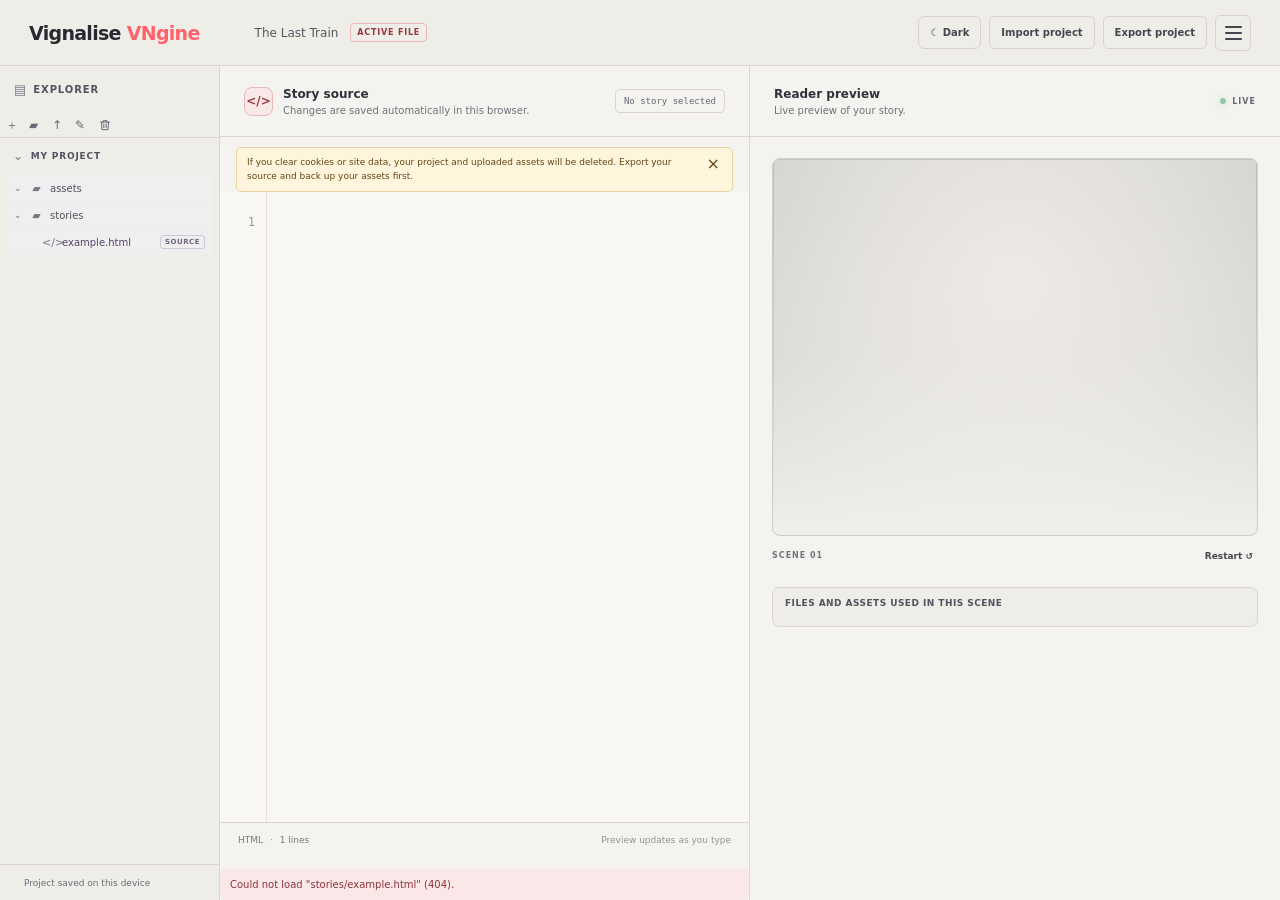
==== editor.html @ 427891d6 "Add files via upload" ====
<!doctype html>
<html lang="en">
  <head>
    <meta charset="utf-8">
    <meta name="viewport" content="width=device-width, initial-scale=1">
    <meta name="theme-color" content="#11131b">
    <title>Story editor — Vignalise VNgine</title>
    <link rel="stylesheet" href="style.css">
    <script src="theme.js" defer></script>
    <script src="library-revision.js" defer></script>
    <script src="library-data.js" defer></script>
    <script src="engine.js" defer></script>
  </head>
  <body>
    <header class="topbar">
      <a class="brand" href="index.html" aria-label="Vignalise VNgine home"><span class="brand-name">Vignalise <span class="brand-engine">VNgine</span></span></a>
      <div class="project-name"><span id="project-label">The Last Train</span><span class="active-file-indicator">ACTIVE FILE</span></div>
      <div class="top-actions">
        <button class="top-menu-toggle" id="top-menu-toggle" type="button" aria-label="Open menu" aria-expanded="false" aria-controls="top-menu-items">
          <span></span><span></span><span></span>
        </button>
        <div class="top-menu-items" id="top-menu-items">
          <button class="button button-quiet theme-toggle" id="theme-toggle" type="button" aria-label="Switch to light mode" aria-pressed="false">☀ Light</button>
          <button class="button button-quiet" id="open-button" type="button" title="Import a complete project archive">Import project</button>
          <button class="button button-quiet" id="export-source-button" type="button" title="Export the complete project archive">Export project</button>
          <a class="button button-quiet menu-guide-link" href="guide.html">HTML guide</a>
        </div>
        <input id="open-file" class="sr-only" type="file" accept=".zip,application/zip,application/x-zip-compressed">
      </div>
    </header>

    <main class="workspace">
      <aside class="explorer-panel" aria-label="Project explorer">
        <header class="explorer-header">
          <div class="explorer-heading"><span class="explorer-heading-icon" aria-hidden="true">▤</span><h1>Explorer</h1></div>
          <button class="explorer-collapse-toggle" id="explorer-collapse-toggle" type="button" aria-expanded="true" aria-controls="explorer-content" aria-label="Collapse project explorer">−</button>
        </header>
        <div class="explorer-content" id="explorer-content">
          <div class="explorer-actions" aria-label="Project file actions">
            <button class="explorer-action" id="new-file-button" type="button" title="New HTML file" aria-label="New HTML file">＋</button>
            <button class="explorer-action" id="new-folder-button" type="button" title="New folder" aria-label="New folder">▰</button>
            <button class="explorer-action" id="upload-asset-button" type="button" title="Upload image asset" aria-label="Upload image asset">↑</button>
            <button class="explorer-action" id="rename-entry-button" type="button" title="Rename selected item" aria-label="Rename selected item">✎</button>
            <button class="explorer-action" id="delete-entry-button" type="button" title="Delete selected item" aria-label="Delete selected item">
              <svg class="delete-icon" viewBox="0 0 24 24" aria-hidden="true" focusable="false">
                <path d="M4.5 7h15m-13.5 0 .8 13h10.4L18 7M9 7V4.5h6V7m-5 3.5v6m4-6v6"/>
              </svg>
            </button>
          </div>
          <input id="asset-file-input" class="sr-only" type="file" accept="image/*" multiple>
          <div class="project-root"><span aria-hidden="true">⌄</span><span id="explorer-project-name">MY PROJECT</span></div>
          <div class="explorer-entry-form" id="explorer-entry-form" hidden>
            <label class="sr-only" for="entry-name">New file or folder name</label>
            <input id="entry-name" type="text" autocomplete="off" maxlength="100">
            <button id="entry-save-button" type="button">Add</button>
            <button id="entry-cancel-button" type="button" aria-label="Cancel">×</button>
          </div>
          <nav class="file-tree" id="file-tree" aria-label="Project files"></nav>
          <section class="asset-details" id="asset-details" aria-label="Selected asset" hidden>
            <span class="asset-details-title">IMAGE ASSET ID</span>
            <code id="selected-asset-id"></code>
            <button class="asset-copy-button" id="copy-asset-id" type="button">Copy ID</button>
            <span class="asset-usage">Use it in HTML: <code>data-background="asset:ID"</code></span>
            <img class="asset-preview" id="asset-preview" alt="" hidden>
            <span class="asset-preview-error" id="asset-preview-error" role="status" hidden>Preview unavailable.</span>
          </section>
          <footer class="explorer-footer"><span class="status-dot" aria-hidden="true"></span><span>Project saved on this device</span></footer>
        </div>
      </aside>

      <section class="editor-panel" aria-label="HTML story editor">
        <header class="panel-header">
          <div class="panel-title"><span class="panel-icon code-icon">&lt;/&gt;</span><div><h1>Story source</h1><p id="editor-mode-label">Changes are saved automatically in this browser.</p></div></div>
          <span class="file-label"><span id="active-file-label">No story selected</span></span>
        </header>
        <aside class="storage-warning" id="storage-warning" role="status">
          <span>If you clear cookies or site data, your project and uploaded assets will be deleted. Export your source and back up your assets first.</span>
          <button type="button" aria-label="Dismiss storage reminder">×</button>
        </aside>
        <div class="editor-wrap">
          <div class="line-numbers" id="line-numbers" aria-hidden="true">1</div>
          <label class="sr-only" for="source-editor">HTML story source</label>
          <textarea id="source-editor" spellcheck="false" autocapitalize="off" autocomplete="off" autocorrect="off" aria-describedby="editor-help"></textarea>
        </div>
        <div class="editor-footer">
          <span id="editor-help">HTML <span class="footer-divider">·</span> <span id="line-count">1</span> lines</span>
          <span class="shortcut-hint">Preview updates as you type</span>
        </div>
        <div class="diagnostics" id="diagnostics" role="status" aria-live="polite"></div>
      </section>

      <section class="reader-panel" aria-label="Live story preview">
        <header class="panel-header reader-header">
          <div class="panel-title"><div><h2>Reader preview</h2><p>Live preview of your story.</p></div></div>
          <div class="reader-header-actions">
            <span class="preview-badge"><span></span> LIVE</span>
            <button class="reader-collapse-toggle" id="reader-collapse-toggle" type="button" aria-expanded="true" aria-controls="reader-area" aria-label="Collapse reader preview">−</button>
          </div>
        </header>
        <div class="reader-area" id="reader-area">
          <div class="novel-stage" id="novel-stage">
            <img class="stage-background" id="stage-background" alt="">
            <div class="stage-wash"></div>
            <div class="novel-content" id="novel-content" aria-live="polite"></div>
          </div>
          <div class="reader-controls">
            <span class="scene-progress" id="scene-progress">SCENE 01</span>
            <button class="button button-quiet reader-restart" id="restart-button" type="button">Restart ↺</button>
          </div>
          <section class="active-resources" aria-labelledby="active-resources-title">
            <h3 id="active-resources-title">Files and assets used in this scene</h3>
            <ul id="active-resource-list" aria-live="polite"></ul>
          </section>
        </div>
      </section>
    </main>
  </body>
</html>
---- style.css ----
:root {
  color-scheme: dark;
  font-family: Inter, ui-sans-serif, system-ui, -apple-system, BlinkMacSystemFont, "Segoe UI", sans-serif;
  background: #11131b;
  color: #eeedf4;
  font-synthesis: none;
  text-rendering: optimizeLegibility;
  --surface: #181a24;
  --line: #2b2e3b;
  --muted: #898b9b;
  --accent: #ff626b;
}

* { box-sizing: border-box; }
body { margin: 0; min-width: 320px; min-height: 100vh; }
button, textarea { font: inherit; }
button:focus-visible, textarea:focus-visible, a:focus-visible { outline: 2px solid var(--accent); outline-offset: 3px; }
.topbar { position: sticky; z-index: 3; top: 0; display: flex; height: 66px; align-items: center; justify-content: space-between; gap: 20px; border-bottom: 1px solid #292b37; padding: 0 29px; background: #14161f; }
.brand { display: flex; flex: 0 0 auto; align-items: center; gap: 8px; color: #f5f2fa; font-size: 19px; font-weight: 720; letter-spacing: -.7px; text-decoration: none; }
.brand-name { white-space: nowrap; }
.brand-engine { color: var(--accent); }
.project-name { display: flex; min-width: 0; align-items: center; gap: 9px; margin-right: auto; margin-left: 35px; color: #d6d4df; font-size: 12px; }
.project-dot { width: 7px; height: 7px; flex: 0 0 auto; border-radius: 50%; background: #d34b54; }
.project-kind { margin-left: 4px; border: 1px solid #353441; border-radius: 4px; padding: 4px 6px; color: #9291a0; font-size: 8px; font-weight: 700; letter-spacing: .8px; }
.active-file-indicator { margin-left: 3px; border: 1px solid #63333a; border-radius: 4px; padding: 4px 6px; color: #ff858b; font-size: 8px; font-weight: 700; letter-spacing: .8px; }
.top-actions { position: relative; display: flex; flex: 0 0 auto; align-items: center; gap: 8px; }
.top-menu-toggle { order: 2; display: flex; width: 36px; height: 36px; flex: 0 0 auto; flex-direction: column; align-items: center; justify-content: center; gap: 4px; border: 1px solid #333542; border-radius: 6px; background: transparent; color: #d7d5df; cursor: pointer; }
.top-menu-toggle span { display: block; width: 17px; height: 2px; border-radius: 2px; background: currentColor; }
.top-menu-toggle:hover { border-color: #555665; background: #1d1f29; }
.top-menu-items { position: relative; order: 1; display: flex; align-items: center; gap: 8px; }
.top-menu-items .menu-guide-link { position: absolute; z-index: 5; top: calc(100% + 17px); right: 0; display: none; min-height: 40px; border: 1px solid #333542; padding: 0 12px; background: #181a24; box-shadow: 0 8px 24px #0005; font-size: 13px; white-space: nowrap; }
.top-menu-items.open .menu-guide-link { display: inline-flex; }
.button { display: inline-flex; min-height: 33px; align-items: center; justify-content: center; gap: 7px; border: 1px solid transparent; border-radius: 6px; padding: 0 11px; font-size: 10px; font-weight: 640; text-decoration: none; cursor: pointer; transition: background .15s, border-color .15s, transform .15s; }
.button:active { transform: translateY(1px); }
.button-quiet { border-color: #333542; background: transparent; color: #c4c3ce; }
.button-quiet:hover { border-color: #555665; background: #1d1f29; }
.button-primary { background: var(--accent); color: #311013; }
.button-primary:hover { background: #ff858b; }
.workspace { display: grid; min-height: calc(100vh - 66px); grid-template-columns: 220px minmax(0, 1fr) minmax(0, 1fr); }
.explorer-panel { position: sticky; top: 66px; display: flex; height: calc(100vh - 66px); min-height: 430px; flex-direction: column; overflow: auto; border-right: 1px solid #292b37; background: #151720; }
.explorer-header { display: flex; min-height: 47px; align-items: center; justify-content: space-between; gap: 8px; padding: 0 11px 0 14px; }
.explorer-collapse-toggle { display: none; }
.explorer-content { display: flex; min-height: 0; flex: 1; flex-direction: column; }
.explorer-heading { display: flex; align-items: center; gap: 7px; }
.explorer-heading-icon { color: #aaa5b7; font-size: 13px; }
.explorer-heading h1 { margin: 0; color: #b9b8c5; font-size: 10px; font-weight: 720; letter-spacing: .9px; text-transform: uppercase; }
.explorer-actions { display: flex; align-items: center; gap: 2px; }
.explorer-action { display: grid; width: 21px; height: 24px; flex: 0 0 auto; place-items: center; border: 0; border-radius: 4px; background: transparent; color: #a7a7b3; font-size: 12px; cursor: pointer; }
.delete-icon { width: 14px; height: 14px; fill: none; stroke: currentColor; stroke-linecap: round; stroke-linejoin: round; stroke-width: 1.7; }
.explorer-action:hover { background: #292b37; color: #e2d4ff; }
.project-root { display: flex; align-items: center; gap: 7px; border-top: 1px solid #252733; padding: 11px 13px 8px; color: #b7b6c2; font-size: 9px; font-weight: 720; letter-spacing: .8px; }
.project-root > span:first-child { color: #848594; font-size: 12px; }
.explorer-entry-form { display: flex; gap: 4px; padding: 5px 8px; }
.explorer-entry-form[hidden] { display: none; }
.explorer-entry-form input { width: 100%; min-width: 0; border: 1px solid #51436c; border-radius: 4px; padding: 6px; background: #11131b; color: #eeeaf6; font: 10px ui-monospace, SFMono-Regular, Consolas, monospace; }
.explorer-entry-form button { border: 1px solid #393b48; border-radius: 4px; padding: 0 7px; background: #20222d; color: #d3c3ef; font-size: 10px; cursor: pointer; }
.file-tree { display: grid; align-content: start; gap: 1px; overflow: auto; padding: 4px 7px; }
.tree-row { display: flex; min-height: 26px; align-items: center; gap: 7px; overflow: hidden; border: 1px solid transparent; border-radius: 4px; padding: 0 6px; color: #b3b3bf; cursor: pointer; text-align: left; }
.tree-row:hover { background: #20222c; color: #e9e6ef; }
.tree-row.selected { border-color: #60343a; background: #2e2025; color: #ffe5e7; }
.tree-row.folder-row { color: #c4c0d0; }
.tree-chevron { width: 9px; flex: 0 0 auto; color: #808291; font-size: 9px; }
.tree-icon { width: 13px; flex: 0 0 auto; color: #9b9cad; font-size: 11px; text-align: center; }
.tree-icon.html-icon { color: #e0a875; }
.tree-icon.image-icon { color: #9fc79f; }
.tree-name { min-width: 0; overflow: hidden; font-size: 10px; text-overflow: ellipsis; white-space: nowrap; }
.tree-asset-id { overflow: hidden; margin-left: auto; color: #777989; font: 8px ui-monospace, SFMono-Regular, Consolas, monospace; text-overflow: ellipsis; }
.shared-tree-row .tree-name { color: #d3c3ef; }
.shared-tree-badge { flex: 0 0 auto; margin-left: auto; border: 1px solid #494052; border-radius: 3px; padding: 2px 4px; color: #aaa0b7; font-size: 7px; font-weight: 720; letter-spacing: .5px; }
.tree-library-error { margin: 8px; color: #a4a2ae; font-size: 9px; line-height: 1.5; }
.explorer-footer { display: flex; min-height: 36px; align-items: center; gap: 7px; margin-top: auto; border-top: 1px solid #292b36; padding: 0 11px; color: #828493; font-size: 9px; }
.explorer-footer .status-dot { width: 6px; height: 6px; }
.asset-details { display: grid; gap: 7px; margin: 7px; border: 1px solid #30323e; border-radius: 6px; padding: 10px; background: #191b25; }
.asset-details[hidden] { display: none; }
.asset-details-title { color: #868796; font-size: 8px; font-weight: 720; letter-spacing: .8px; }
.asset-details > code { color: #bde0bd; font: 10px ui-monospace, SFMono-Regular, Consolas, monospace; overflow-wrap: anywhere; }
.asset-copy-button { justify-self: start; border: 1px solid #3b3d4b; border-radius: 4px; padding: 4px 7px; background: #20222d; color: #c8c3d3; font-size: 9px; cursor: pointer; }
.asset-usage { color: #878897; font-size: 9px; line-height: 1.5; }
.asset-usage code { color: #ff858b; font-family: ui-monospace, SFMono-Regular, Consolas, monospace; }
.asset-preview { display: block; width: 100%; max-height: 150px; border: 1px solid #30323e; border-radius: 4px; background-color: #11131b; object-fit: contain; }
.asset-preview[hidden],
.asset-preview-error[hidden] { display: none; }
.asset-preview-error { color: #d29a9d; font-size: 9px; }
.editor-panel { display: flex; min-width: 0; min-height: calc(100vh - 66px); flex-direction: column; border-right: 1px solid #292b37; }
.panel-header { display: flex; min-height: 71px; align-items: center; justify-content: space-between; gap: 15px; border-bottom: 1px solid #252733; padding: 0 24px; }
.panel-title { display: flex; min-width: 0; align-items: center; gap: 10px; }
.panel-title h1, .panel-title h2 { margin: 0 0 4px; color: #e7e5ed; font-size: 12px; font-weight: 650; }
.panel-title p { margin: 0; color: #838594; font-size: 10px; }
.storage-warning { display: flex; align-items: flex-start; justify-content: space-between; gap: 12px; margin: 10px 16px 0; border: 1px solid #654b2c; border-radius: 5px; padding: 8px 10px; background: #302719; color: #e5c992; font-size: 9px; line-height: 1.5; }
.storage-warning[hidden] { display: none; }
.storage-warning button { flex: 0 0 auto; border: 0; padding: 0 2px; background: transparent; color: inherit; font-size: 16px; line-height: 1; cursor: pointer; }
.storage-warning button:focus-visible { outline: 2px solid var(--accent); outline-offset: 2px; }
.panel-icon { display: grid; flex: 0 0 auto; width: 29px; height: 29px; place-items: center; border: 1px solid #63333a; border-radius: 8px; background: #302027; color: #ff858b; font-size: 12px; font-weight: 700; }
.file-label { display: flex; align-items: center; gap: 7px; border: 1px solid #30323e; border-radius: 5px; padding: 6px 8px; color: #999aa8; font-family: ui-monospace, SFMono-Regular, Consolas, monospace; font-size: 9px; }
.editor-wrap { position: relative; display: flex; flex: 1; min-height: 470px; background: #14161e; }
.line-numbers { width: 47px; flex: 0 0 47px; overflow: hidden; border-right: 1px solid #242631; padding: 20px 11px 20px 0; color: #555866; font: 12px/1.72 ui-monospace, SFMono-Regular, Consolas, monospace; text-align: right; white-space: pre; user-select: none; }
#source-editor { width: 100%; min-width: 0; min-height: 470px; flex: 1; resize: none; border: 0; padding: 20px 18px; background: transparent; color: #d5d4dd; caret-color: #d2b7ff; font: 12px/1.72 ui-monospace, SFMono-Regular, Consolas, "Liberation Mono", monospace; tab-size: 2; white-space: pre; overflow-wrap: normal; overflow: auto; }
#source-editor:focus { outline: none; }
.editor-footer { display: flex; min-height: 35px; align-items: center; justify-content: space-between; border-top: 1px solid #252733; padding: 0 18px; color: #777987; font-size: 9px; }
.footer-divider { padding: 0 4px; color: #4a4b57; }
.shortcut-hint { color: #686a78; }
.reader-panel { min-width: 0; background: #14161f; }
.reader-header { min-height: 71px; }
.reader-header-actions { display: flex; align-items: center; gap: 10px; }
.reader-collapse-toggle { display: none; }
.preview-badge { display: flex; align-items: center; gap: 6px; color: #9994aa; font-size: 8px; font-weight: 720; letter-spacing: 1px; }
.preview-badge span { width: 6px; height: 6px; border-radius: 50%; background: #91c9a7; box-shadow: 0 0 8px #91c9a766; }
.reader-area { padding: 21px 22px 0; }
.novel-stage { position: relative; display: flex; min-height: clamp(320px, 42vh, 500px); align-items: flex-end; justify-content: center; overflow: hidden; border: 1px solid #343543; border-radius: 8px; background: radial-gradient(ellipse at 50% 32%, #373049 0, #242333 38%, #171923 80%); }
.stage-background, .stage-wash { position: absolute; inset: 0; width: 100%; height: 100%; }
.stage-background { object-fit: cover; }
.stage-wash { background: linear-gradient(180deg, #12131b05 15%, #11131b48 48%, #11131bef 100%); }
.novel-content { position: relative; z-index: 1; width: min(660px, calc(100% - 32px)); margin-bottom: 24px; }
.novel-speaker { display: inline-block; margin: 0 0 -1px 12px; border: 1px solid #ed727a66; border-radius: 6px 6px 0 0; padding: 7px 12px; background: #302027ed; color: #ffdadd; font-size: 11px; font-weight: 650; }
.novel-dialogue { min-height: 89px; border: 1px solid #ffffff25; border-radius: 6px; padding: 15px 17px; background: #171923ed; color: #e9e7f0; font-size: 12px; line-height: 1.75; overflow-wrap: anywhere; }
.novel-dialogue p { margin: 0 0 8px; }
.novel-dialogue p:last-child { margin-bottom: 0; }
.novel-dialogue em { color: #ffc0c4; }
.novel-controls { display: flex; justify-content: flex-end; margin-top: 10px; }
.novel-choices { display: grid; gap: 7px; margin-top: 10px; }
.novel-choice { width: 100%; border: 1px solid #c7616966; border-radius: 6px; padding: 10px 12px; background: #291d22ed; color: #ffe4e6; font-size: 10px; cursor: pointer; text-align: left; transition: .15s; }
.novel-choice:hover { border-color: #ff858b; background: #42242a; transform: translateY(-1px); }
.scene-progress { color: #747686; font-size: 8px; font-weight: 700; letter-spacing: 1px; }
.reader-controls { display: flex; min-height: 39px; align-items: center; justify-content: space-between; }
.reader-restart { min-height: 26px; border: 0; padding: 0 5px; font-size: 9px; }
.active-resources { margin-top: 12px; border: 1px solid #2c2e3a; border-radius: 7px; padding: 10px 12px; background: #181a23; }
.active-resources h3 { margin: 0 0 8px; color: #b8b6c3; font-size: 9px; font-weight: 700; letter-spacing: .45px; text-transform: uppercase; }
.active-resources ul { display: grid; gap: 7px; margin: 0; padding: 0; list-style: none; }
.active-resource { display: grid; min-width: 0; grid-template-columns: minmax(100px, .4fr) minmax(0, 1fr); gap: 4px 10px; align-items: baseline; }
.active-resource-name { color: #8d8f9e; font-size: 9px; }
.active-resource-path { min-width: 0; color: #d3d1dc; font: 10px/1.5 ui-monospace, SFMono-Regular, Consolas, monospace; overflow-wrap: anywhere; }
.active-resource-description { grid-column: 2; color: #858796; font-size: 8px; }
.diagnostics { display: none; margin-top: 12px; border-radius: 5px; padding: 8px 10px; background: #38252d; color: #ffaaaa; font-size: 10px; line-height: 1.5; }
.diagnostics.visible { display: block; }
.diagnostics.success { display: block; background: #202e29; color: #a7d8b8; }
.empty-stage { align-self: center; width: 100%; padding: 20px; color: #dad7e5; text-align: center; }
.empty-stage h2 { margin: 0 0 6px; font-size: 18px; }
.empty-stage p { margin: 0; color: #9999a8; font-size: 11px; line-height: 1.6; }
.sr-only { position: absolute; width: 1px; height: 1px; overflow: hidden; clip: rect(0, 0, 0, 0); white-space: nowrap; clip-path: inset(50%); }

:root[data-theme="light"] {
  color-scheme: light;
  background: #f4f3ef;
  color: #292a31;
}
:root[data-theme="light"] .topbar { border-color: #d9d7d0; background: #eeede8; }
:root[data-theme="light"] .brand { color: #292a31; }
:root[data-theme="light"] .project-name { color: #555660; }
:root[data-theme="light"] .project-kind { border-color: #d5d3cb; color: #74747d; }
:root[data-theme="light"] .active-file-indicator { border-color: #e8b6b8; color: #9c343d; }
:root[data-theme="light"] .button-quiet { border-color: #d5d3cb; color: #454650; }
:root[data-theme="light"] .button-quiet:hover { border-color: #bbb9b0; background: #e6e5df; }
:root[data-theme="light"] .top-menu-toggle { border-color: #d5d3cb; background: #eeede8; color: #454650; }
:root[data-theme="light"] .top-menu-toggle:hover { border-color: #bbb9b0; background: #e6e5df; }
:root[data-theme="light"] .menu-guide-link { border-color: #d5d3cb; background: #f4f3ef; box-shadow: 0 8px 24px #292a311a; }
:root[data-theme="light"] .explorer-panel { border-color: #d9d7d0; background: #eeede8; }
:root[data-theme="light"] .explorer-heading-icon,
:root[data-theme="light"] .tree-chevron,
:root[data-theme="light"] .tree-icon { color: #777984; }
:root[data-theme="light"] .explorer-heading h1,
:root[data-theme="light"] .project-root,
:root[data-theme="light"] .tree-row.folder-row { color: #51535e; }
:root[data-theme="light"] .explorer-action { color: #686a74; }
:root[data-theme="light"] .explorer-action:hover { background: #deddd6; color: #33343c; }
:root[data-theme="light"] .explorer-collapse-toggle { border-color: #d5d3cb; background: transparent; color: #555761; }
:root[data-theme="light"] .explorer-collapse-toggle:hover { background: #e4e3dd; }
:root[data-theme="light"] .project-root,
:root[data-theme="light"] .explorer-footer { border-color: #d9d7d0; }
:root[data-theme="light"] .tree-row { color: #50515b; }
:root[data-theme="light"] .tree-row:hover { background: #e4e3dd; color: #292a31; }
:root[data-theme="light"] .tree-row.selected { border-color: #e8b6b8; background: #f9e8e8; color: #762d33; }
:root[data-theme="light"] .tree-asset-id { color: #777984; }
:root[data-theme="light"] .shared-tree-row .tree-name { color: #55416c; }
:root[data-theme="light"] .shared-tree-badge { border-color: #d0c8d7; color: #71647b; }
:root[data-theme="light"] .tree-library-error { color: #6b6d77; }
:root[data-theme="light"] .explorer-footer,
:root[data-theme="light"] .asset-details-title,
:root[data-theme="light"] .asset-usage { color: #6b6d77; }
:root[data-theme="light"] .explorer-entry-form input { border-color: #c9c7bf; background: #faf9f5; color: #292a31; }
:root[data-theme="light"] .explorer-entry-form button,
:root[data-theme="light"] .asset-copy-button { border-color: #d0cec6; background: #e8e7e1; color: #484a54; }
:root[data-theme="light"] .asset-details { border-color: #d9d7d0; background: #f0efea; }
:root[data-theme="light"] .asset-details > code { color: #37623d; }
:root[data-theme="light"] .asset-preview { border-color: #d0cec6; background-color: #e8e7e1; }
:root[data-theme="light"] .asset-preview-error { color: #9c343d; }
:root[data-theme="light"] .editor-panel { border-color: #d9d7d0; }
:root[data-theme="light"] .panel-header { border-color: #d9d7d0; }
:root[data-theme="light"] .panel-icon,
:root[data-theme="light"] .reader-icon { border-color: #e8b6b8; background: #f9e8e8; color: #a23841; }
:root[data-theme="light"] .panel-title h1,
:root[data-theme="light"] .panel-title h2 { color: #30313a; }
:root[data-theme="light"] .panel-title p { color: #70717a; }
:root[data-theme="light"] .storage-warning { border-color: #ead4a6; background: #fff4dc; color: #624814; }
:root[data-theme="light"] .file-label { border-color: #d7d5ce; color: #686a74; }
:root[data-theme="light"] .editor-wrap { background: #f8f7f3; }
:root[data-theme="light"] .line-numbers { border-color: #e5e3dc; color: #9999a0; }
:root[data-theme="light"] #source-editor { color: #363740; caret-color: var(--accent); }
:root[data-theme="light"] .editor-footer { border-color: #d9d7d0; color: #777983; }
:root[data-theme="light"] .footer-divider,
:root[data-theme="light"] .shortcut-hint { color: #92939a; }
:root[data-theme="light"] .reader-panel { background: #f4f3ef; }
:root[data-theme="light"] .novel-stage { border-color: #d0cec8; background: radial-gradient(ellipse at 50% 32%, #ece9e6 0, #e1dfdc 48%, #cfceca 100%); }
:root[data-theme="light"] .stage-wash { background: linear-gradient(180deg, #f4f3ef05 15%, #f4f3ef33 52%, #f4f3efe0 100%); }
:root[data-theme="light"] .novel-speaker { border-color: #ed727a66; background: #fff0efed; color: #702d34; }
:root[data-theme="light"] .novel-dialogue { border-color: #ffffff99; background: #fffdf8ed; color: #2d2e36; }
:root[data-theme="light"] .novel-dialogue em { color: #a63f47; }
:root[data-theme="light"] .novel-choice { border-color: #c7616966; background: #fff5f3ed; color: #522d31; }
:root[data-theme="light"] .novel-choice:hover { border-color: #d34b54; background: #f9e4e1; }
:root[data-theme="light"] .preview-badge { color: #666873; }
:root[data-theme="light"] .reader-collapse-toggle { border-color: #d5d3cb; background: transparent; color: #555761; }
:root[data-theme="light"] .reader-collapse-toggle:hover { background: #e4e3dd; }
:root[data-theme="light"] .scene-progress { color: #72747e; }
:root[data-theme="light"] .active-resources { border-color: #d9d7d0; background: #eeede8; }
:root[data-theme="light"] .active-resources h3 { color: #51535e; }
:root[data-theme="light"] .active-resource-name,
:root[data-theme="light"] .active-resource-description { color: #6b6d77; }
:root[data-theme="light"] .active-resource-path { color: #393a43; }
:root[data-theme="light"] .diagnostics { background: #fae7e7; color: #8d343b; }
:root[data-theme="light"] .diagnostics.success { background: #e5f1e8; color: #356346; }
:root[data-theme="light"] .empty-stage { color: #33343c; }
:root[data-theme="light"] .empty-stage p { color: #656771; }
:root[data-theme="light"] .guide-page { background: #f4f3ef; }
:root[data-theme="light"] .home-page { color: #292a31; }
:root[data-theme="light"] .guide-hero p { color: #5e6069; }
:root[data-theme="light"] .guide-card { border-color: #d9d7d0; background: #eeede8; }
:root[data-theme="light"] .guide-example-summary { color: #30313a; }
:root[data-theme="light"] .guide-example-summary small { color: #70717a; }
:root[data-theme="light"] .guide-example-content { border-color: #d9d7d0; }
:root[data-theme="light"] .guide-card h3 { color: #555660; }
:root[data-theme="light"] .guide-card p,
:root[data-theme="light"] .guide-card li { color: #555761; }
:root[data-theme="light"] .guide-code { border-color: #d9d7d0; background: #f8f7f3; color: #393a43; }
:root[data-theme="light"] .guide-note { color: #54515a !important; }

@media (max-width: 900px) {
  .topbar { padding: 0 17px; }
  .project-name { margin-left: 14px; }
  .workspace { grid-template-columns: 190px minmax(0, 1fr); }
  .explorer-panel { grid-row: 1 / span 2; }
  .editor-panel, .reader-panel { grid-column: 2; }
  .panel-header { padding: 0 15px; }
  .reader-area { padding: 16px 14px 0; }
}
@media (max-width: 680px) {
  .topbar { min-height: 58px; height: auto; flex-wrap: nowrap; gap: 8px; padding: 10px 12px; }
  .brand { font-size: 17px; }
  .project-name { min-width: 0; overflow: hidden; margin-left: auto; font-size: 12px; white-space: nowrap; }
  #project-label { overflow: hidden; text-overflow: ellipsis; }
  .active-file-indicator { display: none; }
  .top-actions { position: relative; max-width: none; flex-wrap: nowrap; justify-content: flex-end; gap: 6px; margin-left: 0; }
  .top-menu-toggle { width: 44px; height: 44px; gap: 5px; }
  .top-menu-toggle span { width: 19px; }
  .top-menu-items { position: absolute; z-index: 5; top: calc(100% + 7px); right: 0; display: none; width: min(230px, calc(100vw - 24px)); flex-direction: column; align-items: stretch; gap: 6px; border: 1px solid #333542; border-radius: 8px; padding: 8px; background: #181a24; box-shadow: 0 8px 24px #0005; }
  :root[data-theme="light"] .top-menu-items { border-color: #d5d3cb; background: #f4f3ef; box-shadow: 0 8px 24px #292a311a; }
  .top-menu-items.open { display: flex; }
  .top-menu-items .button { min-height: 44px; justify-content: flex-start; padding: 0 12px; font-size: 14px; }
  .top-menu-items .menu-guide-link { position: static; top: auto; right: auto; display: none; min-height: 44px; border: 1px solid #333542; padding: 0 12px; background: transparent; box-shadow: none; font-size: 14px; }
  .top-menu-items.open .menu-guide-link { display: inline-flex; }
  .button { min-height: 40px; padding: 0 11px; font-size: 12px; }
  .workspace { grid-template-columns: minmax(0, 1fr); }
  .explorer-panel { position: static; grid-row: auto; grid-column: 1; height: auto; min-height: 0; max-height: 290px; border-right: 0; border-bottom: 1px solid #292b37; }
  .reader-panel { grid-row: 1; }
  .explorer-panel { grid-row: 2; }
  .editor-panel { grid-row: 3; }
  .reader-collapse-toggle { display: grid; width: 40px; height: 40px; flex: 0 0 auto; place-items: center; border: 1px solid #333542; border-radius: 5px; background: transparent; color: #c4c3ce; font-size: 20px; cursor: pointer; }
  .reader-collapse-toggle:hover { background: #20222c; }
  .reader-panel.collapsed { min-height: 0; }
  .reader-panel.collapsed .reader-area { display: none; }
  .explorer-collapse-toggle { display: grid; width: 40px; height: 40px; flex: 0 0 auto; place-items: center; border: 1px solid #333542; border-radius: 5px; background: transparent; color: #c4c3ce; font-size: 20px; cursor: pointer; }
  .explorer-collapse-toggle:hover { background: #20222c; }
  .explorer-panel.collapsed { max-height: none; }
  .explorer-panel.collapsed .explorer-content { display: none; }
  .explorer-header { min-height: 54px; }
  .explorer-heading { gap: 9px; }
  .explorer-heading-icon { font-size: 17px; }
  .explorer-heading h1 { font-size: 13px; }
  .explorer-actions { gap: 5px; }
  .explorer-action { width: 36px; height: 36px; font-size: 16px; }
  .project-root { font-size: 11px; }
  .explorer-entry-form input { padding: 9px; font-size: 13px; }
  .explorer-entry-form button { min-height: 36px; padding: 0 10px; font-size: 12px; }
  .file-tree { min-height: 80px; max-height: 155px; }
  .tree-row { min-height: 36px; gap: 9px; }
  .tree-name { font-size: 13px; }
  .tree-icon { font-size: 14px; }
  .tree-chevron { font-size: 12px; }
  .tree-asset-id { font-size: 10px; }
  .explorer-footer { min-height: 38px; font-size: 11px; }
  .asset-details-title { font-size: 10px; }
  .asset-details > code,
  .asset-usage,
  .asset-copy-button { font-size: 11px; }
  .editor-panel { min-height: 67vh; border-right: 0; border-bottom: 1px solid #292b37; }
  .editor-panel, .reader-panel { grid-column: 1; }
  .panel-header { min-height: 78px; }
  .panel-title { gap: 12px; }
  .panel-title h1, .panel-title h2 { font-size: 15px; }
  .panel-title p { font-size: 12px; line-height: 1.5; }
  .storage-warning { margin: 12px 12px 0; padding: 10px 12px; font-size: 12px; }
  .storage-warning button { min-width: 32px; min-height: 32px; font-size: 20px; }
  .file-label { padding: 8px 10px; font-size: 11px; }
  .editor-wrap, #source-editor { min-height: 430px; }
  #source-editor { padding: 18px 14px; font-size: 13px; }
  .line-numbers { width: 42px; flex-basis: 42px; padding-right: 8px; font-size: 13px; }
  .editor-footer { min-height: 42px; padding: 0 12px; font-size: 11px; }
  .diagnostics { font-size: 12px; }
  .reader-panel { min-height: 0; }
  .novel-stage { min-height: 360px; }
  .reader-area { padding: 14px 12px 0; }
  .preview-badge { font-size: 10px; }
  .novel-speaker { font-size: 13px; }
  .novel-dialogue { font-size: 14px; }
  .novel-choice { padding: 13px 14px; font-size: 12px; }
  .scene-progress { font-size: 10px; }
  .reader-restart { min-height: 36px; font-size: 11px; }
  .active-resources { padding: 12px; }
  .active-resources h3 { font-size: 11px; }
  .active-resource-name,
  .active-resource-description { font-size: 10px; }
  .active-resource-path { font-size: 11px; }
  .guide-eyebrow { font-size: 11px; }
  .guide-hero p { font-size: 16px; }
  .guide-example-summary strong { font-size: 15px; }
  .guide-example-summary small { font-size: 12px; }
  .guide-card h2 { font-size: 18px; }
  .guide-card h3 { font-size: 14px; }
  .guide-card p, .guide-card li { font-size: 14px; }
  .guide-card code,
  .guide-code { font-size: 12px; }
}
@media (max-width: 420px) {
  .topbar { justify-content: space-between; }
  .project-name { display: none; }
  .top-actions { margin-left: auto; }
  .top-actions .button { padding: 0 10px; font-size: 12px; }
  .file-label { font-size: 10px; }
  .panel-header { padding: 0 11px; }
  .panel-title p { font-size: 11px; }
}

.guide-page { background: #11131b; }
.guide-main { width: min(850px, calc(100% - 40px)); margin: 0 auto; padding: 50px 0 72px; }
.guide-hero { margin-bottom: 30px; }
.guide-eyebrow { color: #ff858b; font-size: 10px; font-weight: 720; letter-spacing: 1.2px; }
.guide-hero h1 { margin: 12px 0 9px; font-size: clamp(29px, 5vw, 42px); font-weight: 660; letter-spacing: -1.2px; }
.guide-hero p { max-width: 650px; margin: 0; color: #999aa8; font-size: 14px; line-height: 1.7; }
.guide-card { margin-top: 16px; border: 1px solid #2c2e3a; border-radius: 10px; padding: 22px; background: #181a23; }
.guide-example { padding: 0; }
.guide-example-summary { display: flex; min-height: 67px; align-items: center; justify-content: space-between; gap: 16px; padding: 15px 22px; color: #eeedf4; cursor: pointer; list-style: none; }
.guide-example-summary::-webkit-details-marker { display: none; }
.guide-example-summary::marker { content: ""; }
.guide-example-summary strong, .guide-example-summary small { display: block; }
.guide-example-summary strong { font-size: 13px; font-weight: 650; }
.guide-example-summary small { margin-top: 5px; color: #9293a1; font-size: 10px; }
.guide-example-icon { display: grid; width: 25px; height: 25px; flex: 0 0 auto; place-items: center; border: 1px solid #63333a; border-radius: 7px; color: #ff858b; font-size: 17px; transition: transform .15s; }
.guide-example[open] .guide-example-icon { transform: rotate(45deg); }
.guide-example-summary:focus-visible { outline: 2px solid var(--accent); outline-offset: -3px; border-radius: 10px; }
.guide-example-content { border-top: 1px solid #2c2e3a; padding: 10px 22px 18px; }
.guide-example-content .guide-code { max-height: 380px; }
.guide-card h2 { margin: 0 0 9px; font-size: 16px; font-weight: 650; }
.guide-card h3 { margin: 19px 0 7px; color: #e2d3ff; font-size: 12px; }
.guide-card p, .guide-card li { color: #a3a3b0; font-size: 12px; line-height: 1.75; }
.guide-card p { margin: 7px 0; }
.guide-card ul, .guide-card ol { display: grid; gap: 5px; margin: 10px 0 0; padding-left: 20px; }
.guide-card code { color: #ff999e; font: 11px/1.7 ui-monospace, SFMono-Regular, Consolas, monospace; overflow-wrap: anywhere; }
.guide-code { overflow-x: auto; margin: 13px 0 0; border: 1px solid #2b2d39; border-radius: 7px; padding: 16px; background: #12141c; color: #d2d0db; font: 11px/1.8 ui-monospace, SFMono-Regular, Consolas, monospace; white-space: pre; }
.guide-code code { color: inherit; }
.guide-grid { display: grid; grid-template-columns: repeat(2, minmax(0, 1fr)); gap: 12px; }
.guide-grid .guide-card { margin-top: 0; }
.guide-actions { display: flex; flex-wrap: wrap; gap: 9px; margin-top: 20px; }
.guide-link { text-decoration: none; }
.guide-note { border-left: 2px solid #d34b54; padding-left: 12px !important; color: #c5bfd2 !important; }
.home-main { display: grid; min-height: calc(100vh - 66px); align-content: center; padding-top: 40px; padding-bottom: 80px; }
.home-hero { width: min(100%, 760px); margin: 0 auto; text-align: center; }
.home-hero p { margin-right: auto; margin-left: auto; }
.home-hero .guide-actions { justify-content: center; margin-top: 32px; }
.story-drop-area { width: min(100%, 520px); margin: 25px auto 0; border: 1px dashed #555665; border-radius: 10px; padding: 21px 20px; background: #181a2480; transition: border-color .15s, background .15s; }
.story-drop-area.drag-active { border-color: var(--accent); background: #2a1c24; }
.story-drop-area h2 { margin: 0; color: #e9e6ef; font-size: 15px; font-weight: 650; }
.story-drop-area p { margin: 7px auto 13px; color: #a6a6b3; font-size: 12px; line-height: 1.55; }
.story-drop-area .button { min-height: 38px; font-size: 12px; }
.story-drop-status:empty { display: none; }
.story-drop-status:not(:empty) { margin: 12px 0 0; color: #ffafb3; }
:root[data-theme="light"] .story-drop-area { border-color: #bcbac3; background: #ffffff70; }
:root[data-theme="light"] .story-drop-area.drag-active { border-color: var(--accent); background: #fff0f0; }
:root[data-theme="light"] .story-drop-area h2 { color: #393a43; }
:root[data-theme="light"] .story-drop-area p { color: #62636d; }
:root[data-theme="light"] .story-drop-status:not(:empty) { color: #a3343c; }
.home-cta { min-height: 56px; padding: 0 28px; border-radius: 8px; font-size: 15px; }
@media (max-width: 680px) {
  .guide-main { width: min(100% - 24px, 850px); padding: 32px 0 48px; }
  .guide-card { padding: 17px; }
  .guide-example { padding: 0; }
  .guide-example-summary { padding: 13px 17px; }
  .guide-example-content { padding: 8px 17px 15px; }
  .guide-grid { grid-template-columns: minmax(0, 1fr); }
  .home-main { min-height: calc(100vh - 58px); padding-top: 28px; padding-bottom: 48px; }
  .story-drop-area { margin-top: 22px; padding: 18px 14px; }
  .home-cta { min-height: 50px; padding: 0 20px; font-size: 13px; }
}
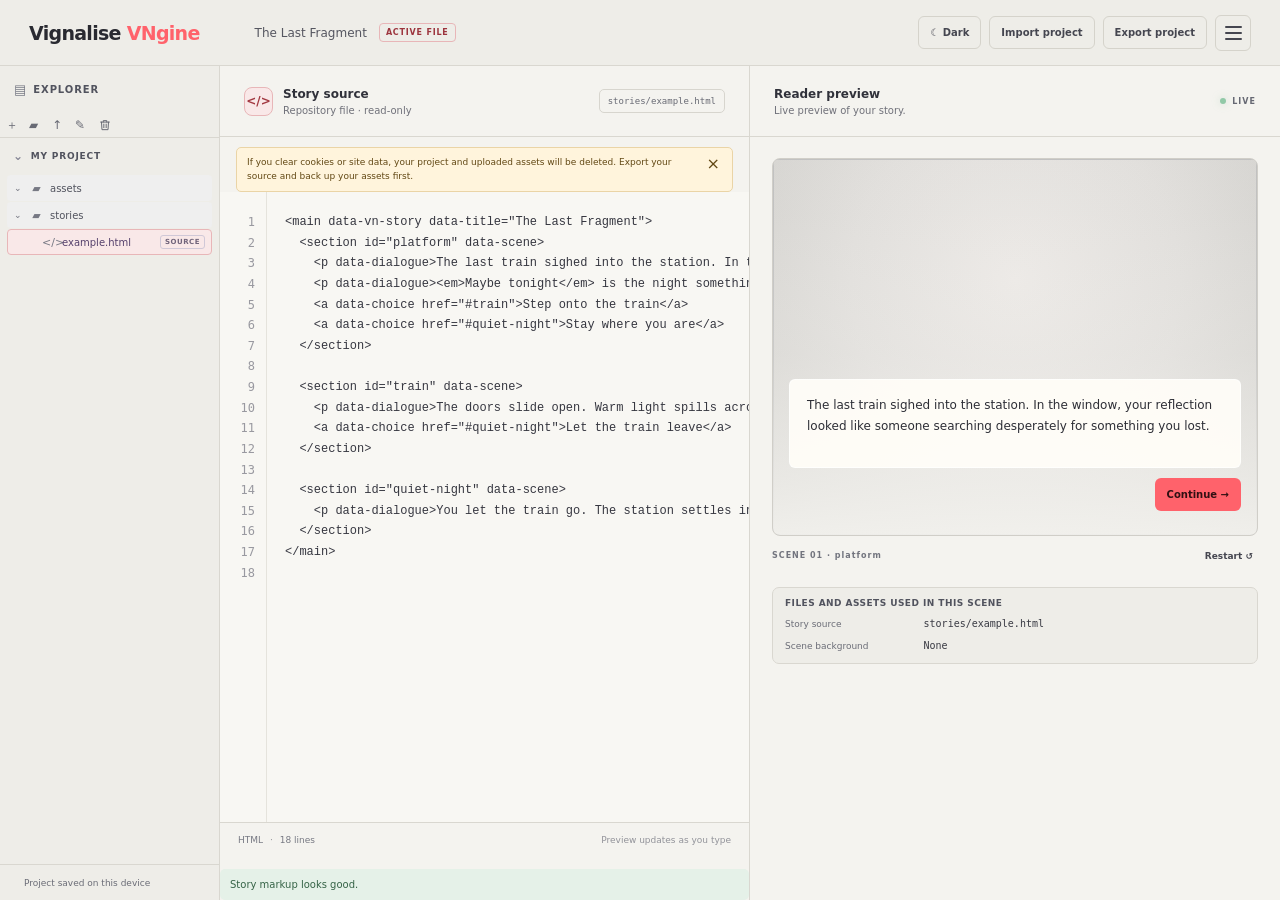
==== commit 963c6ea6: "Added a Roadmap UI had to be adjusted and the menu was expanded." ====
--- a/editor.html
+++ b/editor.html
@@ -24,6 +24,7 @@
           <button class="button button-quiet" id="open-button" type="button" title="Import a complete project archive">Import project</button>
           <button class="button button-quiet" id="export-source-button" type="button" title="Export the complete project archive">Export project</button>
           <a class="button button-quiet menu-guide-link" href="guide.html">HTML guide</a>
+          <a class="button button-quiet menu-roadmap-link" href="roadmap.html">Roadmap</a>
         </div>
         <input id="open-file" class="sr-only" type="file" accept=".zip,application/zip,application/x-zip-compressed">
       </div>
--- a/style.css
+++ b/style.css
@@ -29,7 +29,10 @@
 .top-menu-toggle:hover { border-color: #555665; background: #1d1f29; }
 .top-menu-items { position: relative; order: 1; display: flex; align-items: center; gap: 8px; }
 .top-menu-items .menu-guide-link { position: absolute; z-index: 5; top: calc(100% + 17px); right: 0; display: none; min-height: 40px; border: 1px solid #333542; padding: 0 12px; background: #181a24; box-shadow: 0 8px 24px #0005; font-size: 13px; white-space: nowrap; }
+.top-menu-items .menu-roadmap-link { position: absolute; z-index: 5; top: calc(100% + 65px); right: 0; display: none; min-height: 40px; border: 1px solid #333542; padding: 0 12px; background: #181a24; box-shadow: 0 8px 24px #0005; font-size: 13px; white-space: nowrap; }
 .top-menu-items.open .menu-guide-link { display: inline-flex; }
+.top-menu-items.open .menu-roadmap-link { display: inline-flex; }
+.top-actions .home-mobile-guide { display: none; }
 .button { display: inline-flex; min-height: 33px; align-items: center; justify-content: center; gap: 7px; border: 1px solid transparent; border-radius: 6px; padding: 0 11px; font-size: 10px; font-weight: 640; text-decoration: none; cursor: pointer; transition: background .15s, border-color .15s, transform .15s; }
 .button:active { transform: translateY(1px); }
 .button-quiet { border-color: #333542; background: transparent; color: #c4c3ce; }
@@ -153,6 +156,7 @@
 :root[data-theme="light"] .top-menu-toggle { border-color: #d5d3cb; background: #eeede8; color: #454650; }
 :root[data-theme="light"] .top-menu-toggle:hover { border-color: #bbb9b0; background: #e6e5df; }
 :root[data-theme="light"] .menu-guide-link { border-color: #d5d3cb; background: #f4f3ef; box-shadow: 0 8px 24px #292a311a; }
+:root[data-theme="light"] .menu-roadmap-link { border-color: #d5d3cb; background: #f4f3ef; box-shadow: 0 8px 24px #292a311a; }
 :root[data-theme="light"] .explorer-panel { border-color: #d9d7d0; background: #eeede8; }
 :root[data-theme="light"] .explorer-heading-icon,
 :root[data-theme="light"] .tree-chevron,
@@ -219,10 +223,23 @@
 :root[data-theme="light"] .diagnostics.success { background: #e5f1e8; color: #356346; }
 :root[data-theme="light"] .empty-stage { color: #33343c; }
 :root[data-theme="light"] .empty-stage p { color: #656771; }
-:root[data-theme="light"] .guide-page { background: #f4f3ef; }
+:root[data-theme="light"] .guide-page { --guide-page-background: #f4f3ef; }
 :root[data-theme="light"] .home-page { color: #292a31; }
 :root[data-theme="light"] .guide-hero p { color: #5e6069; }
-:root[data-theme="light"] .guide-card { border-color: #d9d7d0; background: #eeede8; }
+:root[data-theme="light"] .roadmap-section { border-color: #d9d7d0; background: #eeede8; }
+:root[data-theme="light"] .roadmap-section h2 { color: #30313a; }
+:root[data-theme="light"] .roadmap-list li { color: #555761; }
+:root[data-theme="light"] .roadmap-note { color: #62636d; }
+:root[data-theme="light"] .guide-example,
+:root[data-theme="light"] .guide-card:not(.guide-example) > .guide-card-summary,
+:root[data-theme="light"] .guide-card[open]:not(.guide-example) > .guide-card-content { border-color: #d9d7d0; background: #eeede8; }
+:root[data-theme="light"] .guide-folder-toggle,
+:root[data-theme="light"] .guide-row-content { border-color: #d9d7d0; background: #eeede8; }
+:root[data-theme="light"] .guide-folder-toggle { color: #30313a; }
+:root[data-theme="light"] .guide-folder-toggle.is-open { border-bottom-color: transparent; }
+:root[data-theme="light"] .guide-row.is-open-left .guide-row-content,
+:root[data-theme="light"] .guide-row.is-open-right .guide-row-content { border-top-color: transparent; }
+:root[data-theme="light"] .guide-card:not(.guide-example) > .guide-card-summary { color: #30313a; }
 :root[data-theme="light"] .guide-example-summary { color: #30313a; }
 :root[data-theme="light"] .guide-example-summary small { color: #70717a; }
 :root[data-theme="light"] .guide-example-content { border-color: #d9d7d0; }
@@ -250,12 +267,17 @@
   .top-actions { position: relative; max-width: none; flex-wrap: nowrap; justify-content: flex-end; gap: 6px; margin-left: 0; }
   .top-menu-toggle { width: 44px; height: 44px; gap: 5px; }
   .top-menu-toggle span { width: 19px; }
+  .home-page .top-menu-toggle { display: none; }
+  .home-page #home-menu-items { display: none; }
+  .home-page .top-actions .home-mobile-guide { display: inline-flex; }
   .top-menu-items { position: absolute; z-index: 5; top: calc(100% + 7px); right: 0; display: none; width: min(230px, calc(100vw - 24px)); flex-direction: column; align-items: stretch; gap: 6px; border: 1px solid #333542; border-radius: 8px; padding: 8px; background: #181a24; box-shadow: 0 8px 24px #0005; }
   :root[data-theme="light"] .top-menu-items { border-color: #d5d3cb; background: #f4f3ef; box-shadow: 0 8px 24px #292a311a; }
   .top-menu-items.open { display: flex; }
   .top-menu-items .button { min-height: 44px; justify-content: flex-start; padding: 0 12px; font-size: 14px; }
-  .top-menu-items .menu-guide-link { position: static; top: auto; right: auto; display: none; min-height: 44px; border: 1px solid #333542; padding: 0 12px; background: transparent; box-shadow: none; font-size: 14px; }
-  .top-menu-items.open .menu-guide-link { display: inline-flex; }
+  .top-menu-items .menu-guide-link,
+  .top-menu-items .menu-roadmap-link { position: static; top: auto; right: auto; display: none; min-height: 44px; border: 1px solid #333542; padding: 0 12px; background: transparent; box-shadow: none; font-size: 14px; }
+  .top-menu-items.open .menu-guide-link,
+  .top-menu-items.open .menu-roadmap-link { display: inline-flex; }
   .button { min-height: 40px; padding: 0 11px; font-size: 12px; }
   .workspace { grid-template-columns: minmax(0, 1fr); }
   .explorer-panel { position: static; grid-row: auto; grid-column: 1; height: auto; min-height: 0; max-height: 290px; border-right: 0; border-bottom: 1px solid #292b37; }
@@ -338,14 +360,30 @@
   .panel-title p { font-size: 11px; }
 }
 
-.guide-page { background: #11131b; }
+.guide-page { --guide-page-background: #11131b; background: var(--guide-page-background); }
 .guide-main { width: min(850px, calc(100% - 40px)); margin: 0 auto; padding: 50px 0 72px; }
 .guide-hero { margin-bottom: 30px; }
 .guide-eyebrow { color: #ff858b; font-size: 10px; font-weight: 720; letter-spacing: 1.2px; }
 .guide-hero h1 { margin: 12px 0 9px; font-size: clamp(29px, 5vw, 42px); font-weight: 660; letter-spacing: -1.2px; }
 .guide-hero p { max-width: 650px; margin: 0; color: #999aa8; font-size: 14px; line-height: 1.7; }
-.guide-card { margin-top: 16px; border: 1px solid #2c2e3a; border-radius: 10px; padding: 22px; background: #181a23; }
-.guide-example { padding: 0; }
+.roadmap-section { margin-top: 16px; border: 1px solid #2c2e3a; border-radius: 10px; padding: 20px 22px; background: #181a23; }
+.roadmap-section-heading { display: flex; flex-wrap: wrap; align-items: center; gap: 10px; }
+.roadmap-section h2 { margin: 0; color: #eeedf4; font-size: 17px; font-weight: 650; }
+.roadmap-list { display: grid; gap: 9px; margin: 17px 0 0; padding-left: 20px; }
+.roadmap-list li { color: #a3a3b0; font-size: 13px; line-height: 1.65; }
+.roadmap-note { margin: 18px 0 0; color: #999aa8; font-size: 12px; line-height: 1.65; }
+.guide-card { margin-top: 16px; }
+.guide-example { overflow: hidden; border: 1px solid #2c2e3a; border-radius: 10px; background: #181a23; }
+.guide-card:not(.guide-example) > .guide-card-summary { display: flex; min-height: 62px; align-items: center; justify-content: space-between; gap: 16px; padding: 14px 22px; color: #eeedf4; cursor: pointer; list-style: none; }
+.guide-card:not(.guide-example) > .guide-card-summary { border: 1px solid #2c2e3a; border-radius: 10px; background: #181a23; }
+.guide-card:not(.guide-example) > .guide-card-summary::-webkit-details-marker { display: none; }
+.guide-card:not(.guide-example) > .guide-card-summary::marker { content: ""; }
+.guide-card:not(.guide-example) > .guide-card-summary h2 { margin: 0; }
+.guide-card-summary:focus-visible { outline: 2px solid var(--accent); outline-offset: -3px; }
+.guide-card[open] > .guide-card-summary .guide-example-icon { transform: rotate(45deg); }
+.guide-card-content { padding: 0 22px 22px; }
+.guide-card[open]:not(.guide-example) > .guide-card-summary { border-radius: 10px 10px 0 0; }
+.guide-card[open]:not(.guide-example) > .guide-card-content { border: 1px solid #2c2e3a; border-top: 0; border-radius: 0 8px 8px; background: #181a23; }
 .guide-example-summary { display: flex; min-height: 67px; align-items: center; justify-content: space-between; gap: 16px; padding: 15px 22px; color: #eeedf4; cursor: pointer; list-style: none; }
 .guide-example-summary::-webkit-details-marker { display: none; }
 .guide-example-summary::marker { content: ""; }
@@ -365,8 +403,23 @@
 .guide-card code { color: #ff999e; font: 11px/1.7 ui-monospace, SFMono-Regular, Consolas, monospace; overflow-wrap: anywhere; }
 .guide-code { overflow-x: auto; margin: 13px 0 0; border: 1px solid #2b2d39; border-radius: 7px; padding: 16px; background: #12141c; color: #d2d0db; font: 11px/1.8 ui-monospace, SFMono-Regular, Consolas, monospace; white-space: pre; }
 .guide-code code { color: inherit; }
-.guide-grid { display: grid; grid-template-columns: repeat(2, minmax(0, 1fr)); gap: 12px; }
-.guide-grid .guide-card { margin-top: 0; }
+.guide-grid { display: grid; grid-template-columns: minmax(0, 1fr); gap: 12px; margin-top: 16px; }
+.guide-row { display: grid; grid-template-columns: repeat(2, minmax(0, 1fr)); column-gap: 12px; row-gap: 0; }
+.guide-folder-toggle { display: flex; min-width: 0; min-height: 62px; align-items: center; justify-content: space-between; gap: 16px; border: 1px solid #2c2e3a; border-radius: 10px; padding: 14px 22px; background: #181a23; color: #eeedf4; cursor: pointer; text-align: left; }
+.guide-folder-toggle:nth-of-type(1) { grid-column: 1; grid-row: 1; }
+.guide-folder-toggle:nth-of-type(2) { grid-column: 2; grid-row: 1; }
+.guide-folder-toggle:hover { border-color: #494b59; }
+.guide-folder-toggle.is-open { border-radius: 0; border-bottom-color: transparent; }
+.guide-folder-toggle.is-open .guide-example-icon { transform: rotate(45deg); }
+.guide-folder-title { font-size: 16px; font-weight: 650; }
+.guide-row-content { position: relative; grid-column: 1 / -1; overflow: hidden; border: 1px solid #2c2e3a; border-top-color: transparent; border-radius: 0; background: #181a23; }
+.guide-row-content[hidden] { display: none; }
+@media (min-width: 681px) {
+  .guide-row.is-open-left .guide-row-content::before,
+  .guide-row.is-open-right .guide-row-content::before { position: absolute; top: 0; z-index: 1; width: calc(50% - 5px); height: 9px; background: var(--guide-page-background); content: ""; }
+  .guide-row.is-open-left .guide-row-content::before { right: -1px; }
+  .guide-row.is-open-right .guide-row-content::before { left: -1px; }
+}
 .guide-actions { display: flex; flex-wrap: wrap; gap: 9px; margin-top: 20px; }
 .guide-link { text-decoration: none; }
 .guide-note { border-left: 2px solid #d34b54; padding-left: 12px !important; color: #c5bfd2 !important; }
@@ -389,11 +442,19 @@
 .home-cta { min-height: 56px; padding: 0 28px; border-radius: 8px; font-size: 15px; }
 @media (max-width: 680px) {
   .guide-main { width: min(100% - 24px, 850px); padding: 32px 0 48px; }
-  .guide-card { padding: 17px; }
+  .roadmap-page .top-actions a[href="guide.html"] { display: none; }
+  .roadmap-section { padding: 17px; }
+  .guide-card-content { padding: 0 17px 17px; }
+  .guide-card:not(.guide-example) > .guide-card-summary { padding: 13px 17px; }
   .guide-example { padding: 0; }
   .guide-example-summary { padding: 13px 17px; }
   .guide-example-content { padding: 8px 17px 15px; }
-  .guide-grid { grid-template-columns: minmax(0, 1fr); }
+  .guide-row { grid-template-columns: minmax(0, 1fr); row-gap: 0; }
+  .guide-folder-toggle:nth-of-type(1),
+  .guide-folder-toggle:nth-of-type(2) { grid-column: 1; grid-row: auto; }
+  .guide-folder-toggle { padding: 13px 17px; }
+  .guide-folder-toggle:not(.is-open) { margin-bottom: 8px; }
+  .guide-row-content { margin-bottom: 8px; }
   .home-main { min-height: calc(100vh - 58px); padding-top: 28px; padding-bottom: 48px; }
   .story-drop-area { margin-top: 22px; padding: 18px 14px; }
   .home-cta { min-height: 50px; padding: 0 20px; font-size: 13px; }
